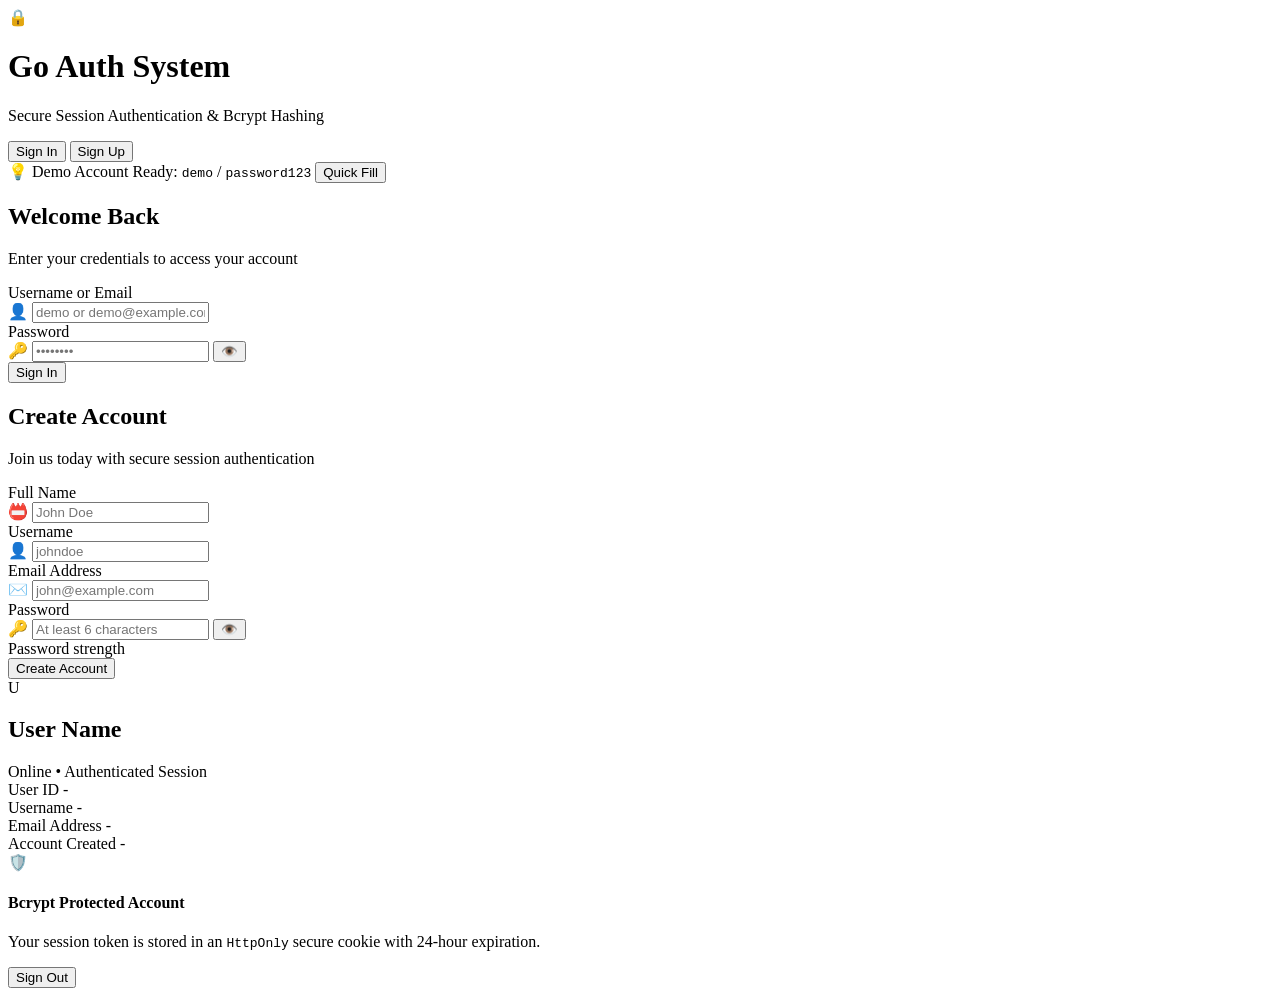
==== auth-system/templates/index.html @ 3e3b4f6e "Add Authentication System project with Bcrypt, HTTP-Only cookies, Glassmorphism UI and README docume" ====
<!DOCTYPE html>
<html lang="en">
<head>
  <meta charset="UTF-8">
  <meta name="viewport" content="width=device-width, initial-scale=1.0">
  <title>Go Auth System | Secure Authentication</title>
  <!-- Google Fonts: Outfit -->
  <link rel="preconnect" href="https://fonts.googleapis.com">
  <link rel="preconnect" href="https://fonts.gstatic.com" crossorigin>
  <link href="https://fonts.googleapis.com/css2?family=Outfit:wght@300;400;500;600;700;800&display=swap" rel="stylesheet">
  <link rel="stylesheet" href="/static/style.css">
</head>
<body>
  <div class="background-globes">
    <div class="globe globe-1"></div>
    <div class="globe globe-2"></div>
    <div class="globe globe-3"></div>
  </div>

  <div class="toast-container" id="toast-container"></div>

  <main class="app-container">
    <!-- Header -->
    <header class="app-header">
      <div class="brand">
        <div class="logo-icon">🔒</div>
        <div class="brand-text">
          <h1>Go Auth System</h1>
          <p>Secure Session Authentication & Bcrypt Hashing</p>
        </div>
      </div>
    </header>

    <!-- Auth Card (Shown when logged out) -->
    <div class="card glass-card" id="auth-card">
      <div class="tab-header">
        <button class="tab-btn active" id="tab-login" onclick="switchTab('login')">Sign In</button>
        <button class="tab-btn" id="tab-signup" onclick="switchTab('signup')">Sign Up</button>
      </div>

      <!-- Demo Credentials Notice -->
      <div class="demo-banner">
        <span>💡 Demo Account Ready:</span>
        <code>demo</code> / <code>password123</code>
        <button type="button" class="btn-quick-fill" onclick="fillDemoCredentials()">Quick Fill</button>
      </div>

      <!-- LOGIN FORM -->
      <form id="login-form" class="auth-form" onsubmit="handleLogin(event)">
        <h2>Welcome Back</h2>
        <p class="form-subtitle">Enter your credentials to access your account</p>

        <div class="form-group">
          <label for="login-username">Username or Email</label>
          <div class="input-wrapper">
            <span class="input-icon">👤</span>
            <input type="text" id="login-username" placeholder="demo or demo@example.com" required autocomplete="username">
          </div>
        </div>

        <div class="form-group">
          <label for="login-password">Password</label>
          <div class="input-wrapper">
            <span class="input-icon">🔑</span>
            <input type="password" id="login-password" placeholder="••••••••" required autocomplete="current-password">
            <button type="button" class="toggle-password" onclick="togglePasswordVisibility('login-password', this)">👁️</button>
          </div>
        </div>

        <button type="submit" class="btn btn-primary" id="btn-login-submit">
          <span class="btn-text">Sign In</span>
          <span class="spinner" id="spinner-login"></span>
        </button>
      </form>

      <!-- SIGNUP FORM -->
      <form id="signup-form" class="auth-form hidden" onsubmit="handleSignup(event)">
        <h2>Create Account</h2>
        <p class="form-subtitle">Join us today with secure session authentication</p>

        <div class="form-group">
          <label for="signup-fullname">Full Name</label>
          <div class="input-wrapper">
            <span class="input-icon">📛</span>
            <input type="text" id="signup-fullname" placeholder="John Doe" required autocomplete="name">
          </div>
        </div>

        <div class="form-group">
          <label for="signup-username">Username</label>
          <div class="input-wrapper">
            <span class="input-icon">👤</span>
            <input type="text" id="signup-username" placeholder="johndoe" required autocomplete="username">
          </div>
        </div>

        <div class="form-group">
          <label for="signup-email">Email Address</label>
          <div class="input-wrapper">
            <span class="input-icon">✉️</span>
            <input type="email" id="signup-email" placeholder="john@example.com" required autocomplete="email">
          </div>
        </div>

        <div class="form-group">
          <label for="signup-password">Password</label>
          <div class="input-wrapper">
            <span class="input-icon">🔑</span>
            <input type="password" id="signup-password" placeholder="At least 6 characters" required autocomplete="new-password" oninput="checkPasswordStrength(this.value)">
            <button type="button" class="toggle-password" onclick="togglePasswordVisibility('signup-password', this)">👁️</button>
          </div>
          <!-- Password Strength Meter -->
          <div class="strength-meter" id="strength-meter">
            <div class="strength-bar" id="strength-bar"></div>
          </div>
          <span class="strength-text" id="strength-text">Password strength</span>
        </div>

        <button type="submit" class="btn btn-primary" id="btn-signup-submit">
          <span class="btn-text">Create Account</span>
          <span class="spinner" id="spinner-signup"></span>
        </button>
      </form>
    </div>

    <!-- Dashboard Card (Shown when logged in) -->
    <div class="card glass-card hidden" id="dashboard-card">
      <div class="profile-header">
        <div class="avatar" id="user-avatar">U</div>
        <div class="profile-title">
          <h2 id="user-display-name">User Name</h2>
          <span class="badge-status">Online • Authenticated Session</span>
        </div>
      </div>

      <div class="info-grid">
        <div class="info-card">
          <span class="info-label">User ID</span>
          <span class="info-value" id="user-id">-</span>
        </div>
        <div class="info-card">
          <span class="info-label">Username</span>
          <span class="info-value" id="user-username">-</span>
        </div>
        <div class="info-card">
          <span class="info-label">Email Address</span>
          <span class="info-value" id="user-email">-</span>
        </div>
        <div class="info-card">
          <span class="info-label">Account Created</span>
          <span class="info-value" id="user-created">-</span>
        </div>
      </div>

      <div class="security-badge">
        <div class="sec-icon">🛡️</div>
        <div class="sec-details">
          <h4>Bcrypt Protected Account</h4>
          <p>Your session token is stored in an <code>HttpOnly</code> secure cookie with 24-hour expiration.</p>
        </div>
      </div>

      <div class="dashboard-actions">
        <button type="button" class="btn btn-danger" onclick="handleLogout()">
          <span>Sign Out</span>
        </button>
      </div>
    </div>
  </main>

  <script src="/static/app.js"></script>
</body>
</html>
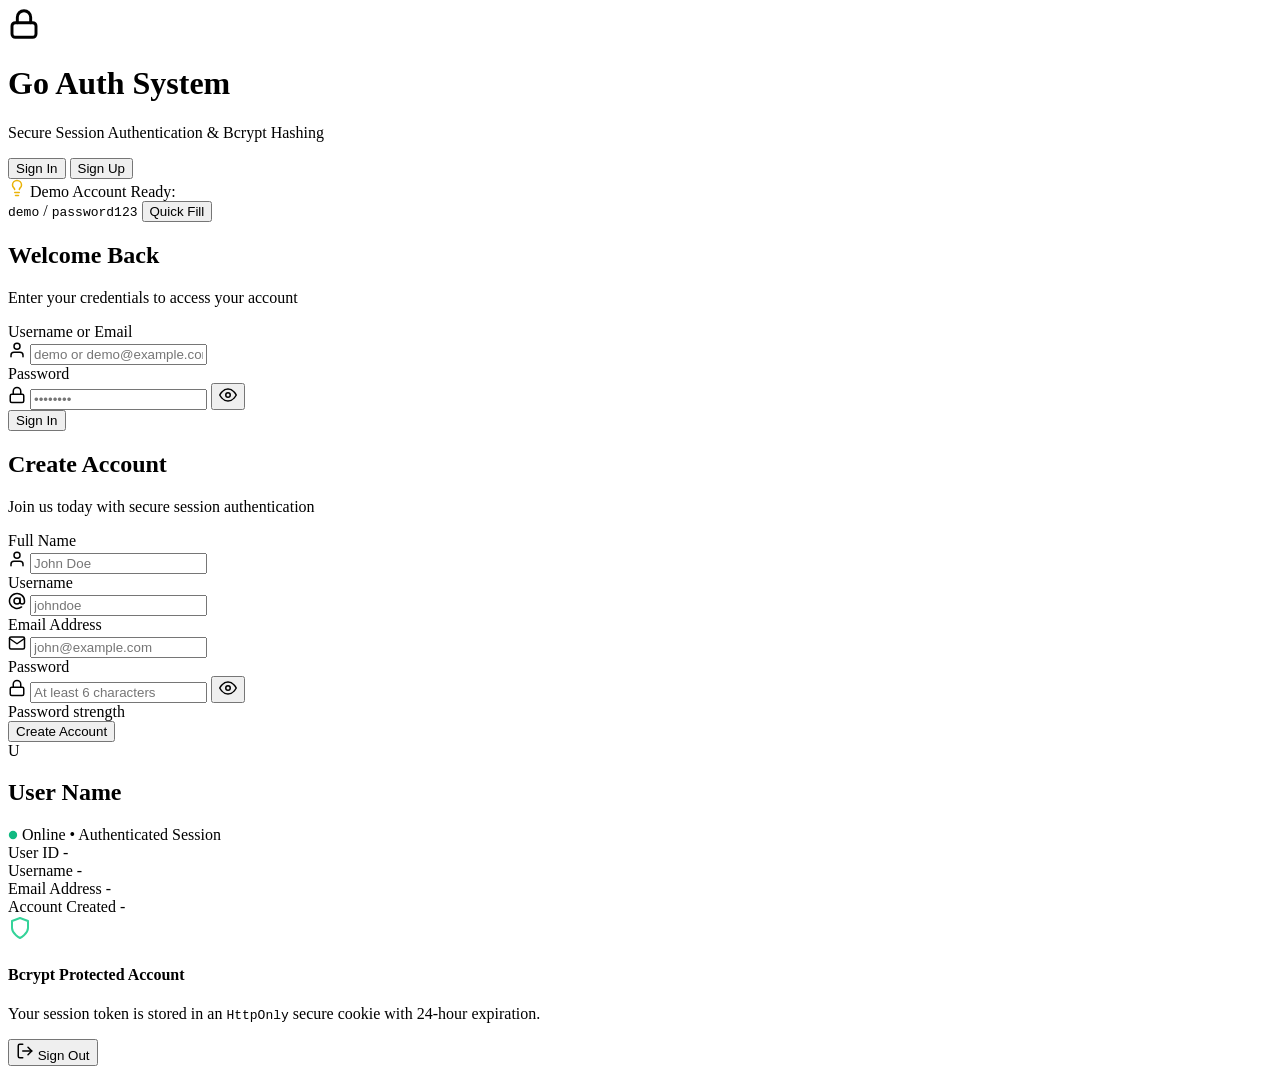
==== commit ffbfabf8: "Update Authentication System with SVG icons, bug fixes and comprehensive code explanations in README" ====
--- a/auth-system/templates/index.html
+++ b/auth-system/templates/index.html
@@ -23,7 +23,12 @@
     <!-- Header -->
     <header class="app-header">
       <div class="brand">
-        <div class="logo-icon">🔒</div>
+        <div class="logo-icon">
+          <svg width="32" height="32" viewBox="0 0 24 24" fill="none" stroke="currentColor" stroke-width="2.2" stroke-linecap="round" stroke-linejoin="round">
+            <rect x="3" y="11" width="18" height="11" rx="2.5" ry="2.5"></rect>
+            <path d="M7 11V7a5 5 0 0 1 10 0v4"></path>
+          </svg>
+        </div>
         <div class="brand-text">
           <h1>Go Auth System</h1>
           <p>Secure Session Authentication & Bcrypt Hashing</p>
@@ -40,7 +45,14 @@
 
       <!-- Demo Credentials Notice -->
       <div class="demo-banner">
-        <span>💡 Demo Account Ready:</span>
+        <div class="demo-banner-label">
+          <svg width="18" height="18" viewBox="0 0 24 24" fill="none" stroke="#eab308" stroke-width="2" stroke-linecap="round" stroke-linejoin="round">
+            <line x1="9" y1="18" x2="15" y2="18"></line>
+            <line x1="10" y1="22" x2="14" y2="22"></line>
+            <path d="M15.09 14c.18-.98.65-1.74 1.41-2.5A4.65 4.65 0 0 0 18 8 6 6 0 0 0 6 8c0 1 .23 2.23 1.5 3.5A4.61 4.61 0 0 1 8.91 14"></path>
+          </svg>
+          <span>Demo Account Ready:</span>
+        </div>
         <code>demo</code> / <code>password123</code>
         <button type="button" class="btn-quick-fill" onclick="fillDemoCredentials()">Quick Fill</button>
       </div>
@@ -53,7 +65,12 @@
         <div class="form-group">
           <label for="login-username">Username or Email</label>
           <div class="input-wrapper">
-            <span class="input-icon">👤</span>
+            <span class="input-icon">
+              <svg width="18" height="18" viewBox="0 0 24 24" fill="none" stroke="currentColor" stroke-width="2" stroke-linecap="round" stroke-linejoin="round">
+                <path d="M20 21v-2a4 4 0 0 0-4-4H8a4 4 0 0 0-4 4v2"></path>
+                <circle cx="12" cy="7" r="4"></circle>
+              </svg>
+            </span>
             <input type="text" id="login-username" placeholder="demo or demo@example.com" required autocomplete="username">
           </div>
         </div>
@@ -61,15 +78,24 @@
         <div class="form-group">
           <label for="login-password">Password</label>
           <div class="input-wrapper">
-            <span class="input-icon">🔑</span>
+            <span class="input-icon">
+              <svg width="18" height="18" viewBox="0 0 24 24" fill="none" stroke="currentColor" stroke-width="2" stroke-linecap="round" stroke-linejoin="round">
+                <rect x="3" y="11" width="18" height="11" rx="2" ry="2"></rect>
+                <path d="M7 11V7a5 5 0 0 1 10 0v4"></path>
+              </svg>
+            </span>
             <input type="password" id="login-password" placeholder="••••••••" required autocomplete="current-password">
-            <button type="button" class="toggle-password" onclick="togglePasswordVisibility('login-password', this)">👁️</button>
+            <button type="button" class="toggle-password" onclick="togglePasswordVisibility('login-password', this)">
+              <svg width="18" height="18" viewBox="0 0 24 24" fill="none" stroke="currentColor" stroke-width="2" stroke-linecap="round" stroke-linejoin="round">
+                <path d="M1 12s4-8 11-8 11 8 11 8-4 8-11 8-11-8-11-8z"></path>
+                <circle cx="12" cy="12" r="3"></circle>
+              </svg>
+            </button>
           </div>
         </div>
 
         <button type="submit" class="btn btn-primary" id="btn-login-submit">
           <span class="btn-text">Sign In</span>
-          <span class="spinner" id="spinner-login"></span>
         </button>
       </form>
 
@@ -81,7 +107,12 @@
         <div class="form-group">
           <label for="signup-fullname">Full Name</label>
           <div class="input-wrapper">
-            <span class="input-icon">📛</span>
+            <span class="input-icon">
+              <svg width="18" height="18" viewBox="0 0 24 24" fill="none" stroke="currentColor" stroke-width="2" stroke-linecap="round" stroke-linejoin="round">
+                <path d="M20 21v-2a4 4 0 0 0-4-4H8a4 4 0 0 0-4 4v2"></path>
+                <circle cx="12" cy="7" r="4"></circle>
+              </svg>
+            </span>
             <input type="text" id="signup-fullname" placeholder="John Doe" required autocomplete="name">
           </div>
         </div>
@@ -89,7 +120,12 @@
         <div class="form-group">
           <label for="signup-username">Username</label>
           <div class="input-wrapper">
-            <span class="input-icon">👤</span>
+            <span class="input-icon">
+              <svg width="18" height="18" viewBox="0 0 24 24" fill="none" stroke="currentColor" stroke-width="2" stroke-linecap="round" stroke-linejoin="round">
+                <circle cx="12" cy="12" r="4"></circle>
+                <path d="M16 8v5a3 3 0 0 0 6 0v-1a10 10 0 1 0-3.92 7.94"></path>
+              </svg>
+            </span>
             <input type="text" id="signup-username" placeholder="johndoe" required autocomplete="username">
           </div>
         </div>
@@ -97,7 +133,12 @@
         <div class="form-group">
           <label for="signup-email">Email Address</label>
           <div class="input-wrapper">
-            <span class="input-icon">✉️</span>
+            <span class="input-icon">
+              <svg width="18" height="18" viewBox="0 0 24 24" fill="none" stroke="currentColor" stroke-width="2" stroke-linecap="round" stroke-linejoin="round">
+                <path d="M4 4h16c1.1 0 2 .9 2 2v12c0 1.1-.9 2-2 2H4c-1.1 0-2-.9-2-2V6c0-1.1.9-2 2-2z"></path>
+                <polyline points="22,6 12,13 2,6"></polyline>
+              </svg>
+            </span>
             <input type="email" id="signup-email" placeholder="john@example.com" required autocomplete="email">
           </div>
         </div>
@@ -105,9 +146,19 @@
         <div class="form-group">
           <label for="signup-password">Password</label>
           <div class="input-wrapper">
-            <span class="input-icon">🔑</span>
+            <span class="input-icon">
+              <svg width="18" height="18" viewBox="0 0 24 24" fill="none" stroke="currentColor" stroke-width="2" stroke-linecap="round" stroke-linejoin="round">
+                <rect x="3" y="11" width="18" height="11" rx="2" ry="2"></rect>
+                <path d="M7 11V7a5 5 0 0 1 10 0v4"></path>
+              </svg>
+            </span>
             <input type="password" id="signup-password" placeholder="At least 6 characters" required autocomplete="new-password" oninput="checkPasswordStrength(this.value)">
-            <button type="button" class="toggle-password" onclick="togglePasswordVisibility('signup-password', this)">👁️</button>
+            <button type="button" class="toggle-password" onclick="togglePasswordVisibility('signup-password', this)">
+              <svg width="18" height="18" viewBox="0 0 24 24" fill="none" stroke="currentColor" stroke-width="2" stroke-linecap="round" stroke-linejoin="round">
+                <path d="M1 12s4-8 11-8 11 8 11 8-4 8-11 8-11-8-11-8z"></path>
+                <circle cx="12" cy="12" r="3"></circle>
+              </svg>
+            </button>
           </div>
           <!-- Password Strength Meter -->
           <div class="strength-meter" id="strength-meter">
@@ -118,7 +169,6 @@
 
         <button type="submit" class="btn btn-primary" id="btn-signup-submit">
           <span class="btn-text">Create Account</span>
-          <span class="spinner" id="spinner-signup"></span>
         </button>
       </form>
     </div>
@@ -129,7 +179,10 @@
         <div class="avatar" id="user-avatar">U</div>
         <div class="profile-title">
           <h2 id="user-display-name">User Name</h2>
-          <span class="badge-status">Online • Authenticated Session</span>
+          <span class="badge-status">
+            <svg width="10" height="10" viewBox="0 0 24 24" fill="#10b981"><circle cx="12" cy="12" r="10"></circle></svg>
+            Online • Authenticated Session
+          </span>
         </div>
       </div>
 
@@ -153,7 +206,11 @@
       </div>
 
       <div class="security-badge">
-        <div class="sec-icon">🛡️</div>
+        <div class="sec-icon">
+          <svg width="24" height="24" viewBox="0 0 24 24" fill="none" stroke="#34d399" stroke-width="2" stroke-linecap="round" stroke-linejoin="round">
+            <path d="M12 22s8-4 8-10V5l-8-3-8 3v7c0 6 8 10 8 10z"></path>
+          </svg>
+        </div>
         <div class="sec-details">
           <h4>Bcrypt Protected Account</h4>
           <p>Your session token is stored in an <code>HttpOnly</code> secure cookie with 24-hour expiration.</p>
@@ -162,6 +219,11 @@
 
       <div class="dashboard-actions">
         <button type="button" class="btn btn-danger" onclick="handleLogout()">
+          <svg width="18" height="18" viewBox="0 0 24 24" fill="none" stroke="currentColor" stroke-width="2" stroke-linecap="round" stroke-linejoin="round">
+            <path d="M9 21H5a2 2 0 0 1-2-2V5a2 2 0 0 1 2-2h4"></path>
+            <polyline points="16 17 21 12 16 7"></polyline>
+            <line x1="21" y1="12" x2="9" y2="12"></line>
+          </svg>
           <span>Sign Out</span>
         </button>
       </div>
